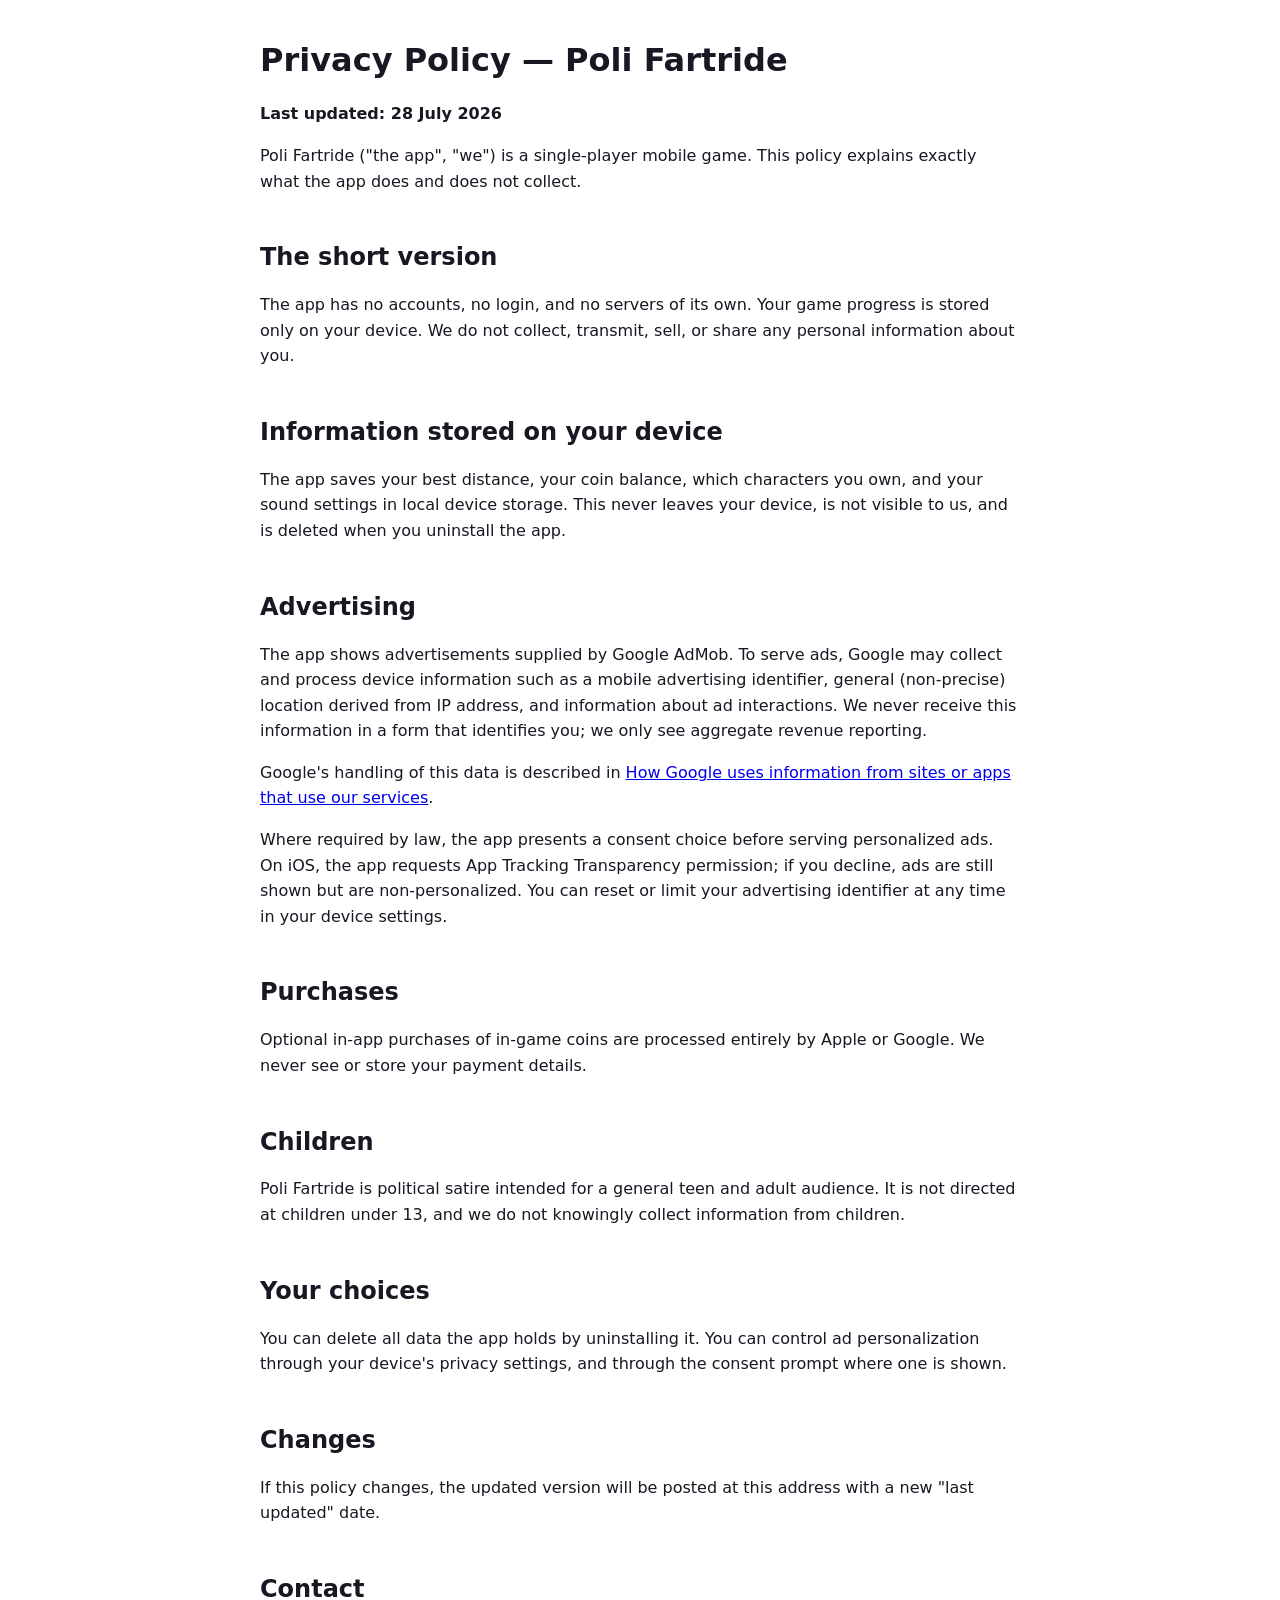
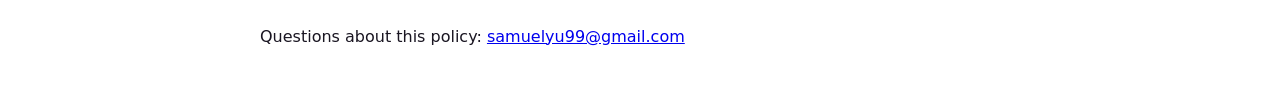
==== polifartride/privacy.html @ e3ce4f30 "Studio site: privacy + support pages for Poli Fartride, reusable per-game structure" ====
<!doctype html>
<html lang="en"><head><meta charset="utf-8">
<meta name="viewport" content="width=device-width,initial-scale=1">
<title>Poli Fartride — Privacy Policy</title>
<style>body{font:16px/1.6 system-ui,-apple-system,Segoe UI,sans-serif;max-width:760px;margin:40px auto;padding:0 20px;color:#1a1622}h1,h2{line-height:1.25}h2{margin-top:2em}code{background:#f2f2f5;padding:2px 5px;border-radius:4px}</style>
</head><body>
<h1>Privacy Policy — Poli Fartride</h1>
<p><strong>Last updated: 28 July 2026</strong></p>

<p>Poli Fartride ("the app", "we") is a single-player mobile game. This policy
explains exactly what the app does and does not collect.</p>

<h2>The short version</h2>
<p>The app has no accounts, no login, and no servers of its own. Your game
progress is stored only on your device. We do not collect, transmit, sell, or
share any personal information about you.</p>

<h2>Information stored on your device</h2>
<p>The app saves your best distance, your coin balance, which characters you
own, and your sound settings in local device storage. This never leaves your
device, is not visible to us, and is deleted when you uninstall the app.</p>

<h2>Advertising</h2>
<p>The app shows advertisements supplied by Google AdMob. To serve ads, Google
may collect and process device information such as a mobile advertising
identifier, general (non-precise) location derived from IP address, and
information about ad interactions. We never receive this information in a form
that identifies you; we only see aggregate revenue reporting.</p>
<p>Google's handling of this data is described in
<a href="https://policies.google.com/technologies/partner-sites">How Google uses
information from sites or apps that use our services</a>.</p>
<p>Where required by law, the app presents a consent choice before serving
personalized ads. On iOS, the app requests App Tracking Transparency permission;
if you decline, ads are still shown but are non-personalized. You can reset or
limit your advertising identifier at any time in your device settings.</p>

<h2>Purchases</h2>
<p>Optional in-app purchases of in-game coins are processed entirely by Apple or
Google. We never see or store your payment details.</p>

<h2>Children</h2>
<p>Poli Fartride is political satire intended for a general teen and adult
audience. It is not directed at children under 13, and we do not knowingly
collect information from children.</p>

<h2>Your choices</h2>
<p>You can delete all data the app holds by uninstalling it. You can control ad
personalization through your device's privacy settings, and through the consent
prompt where one is shown.</p>

<h2>Changes</h2>
<p>If this policy changes, the updated version will be posted at this address
with a new "last updated" date.</p>

<h2>Contact</h2>
<p>Questions about this policy: <a href="mailto:samuelyu99@gmail.com">samuelyu99@gmail.com</a></p>
</body></html>
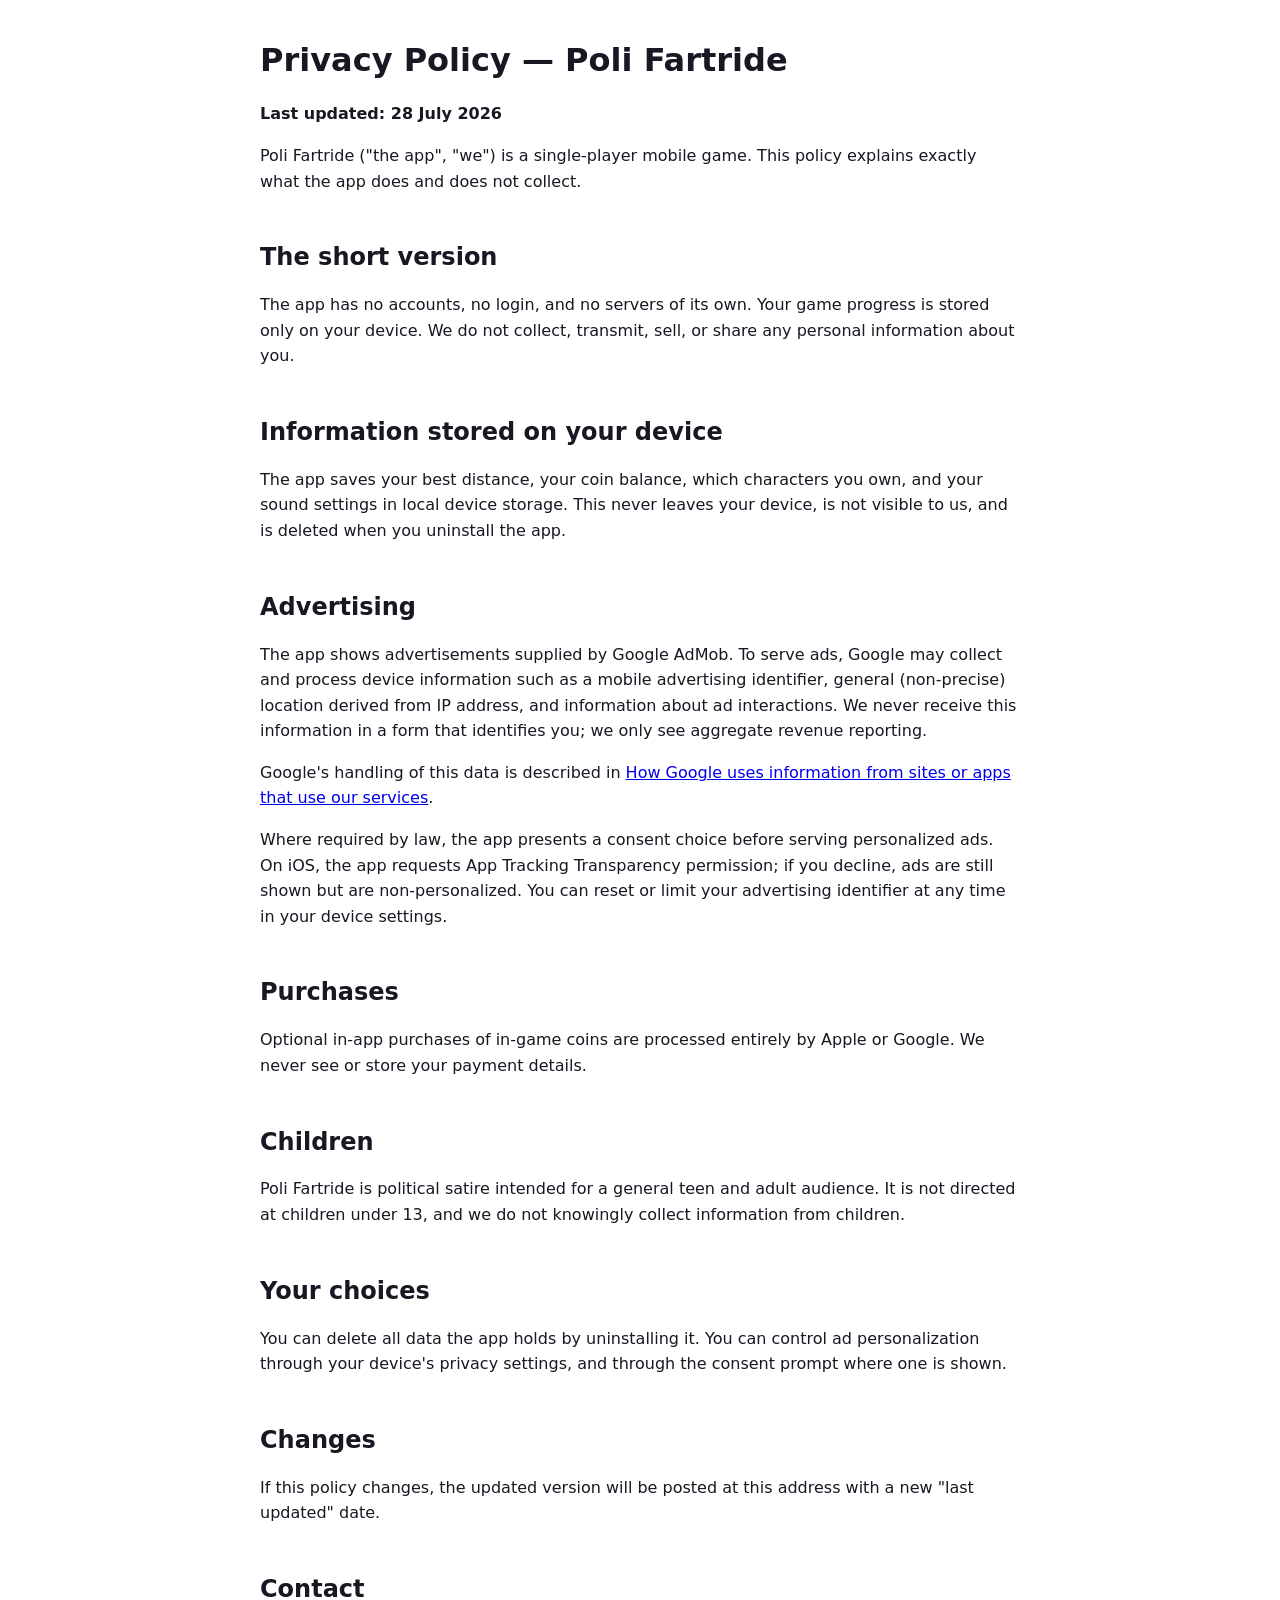
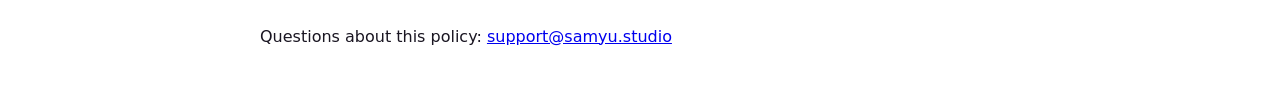
==== commit 44ff4ff8: "Use support@samyu.studio as the public contact" ====
--- a/polifartride/privacy.html
+++ b/polifartride/privacy.html
@@ -53,5 +53,5 @@
 with a new "last updated" date.</p>
 
 <h2>Contact</h2>
-<p>Questions about this policy: <a href="mailto:samuelyu99@gmail.com">samuelyu99@gmail.com</a></p>
+<p>Questions about this policy: <a href="mailto:support@samyu.studio">support@samyu.studio</a></p>
 </body></html>
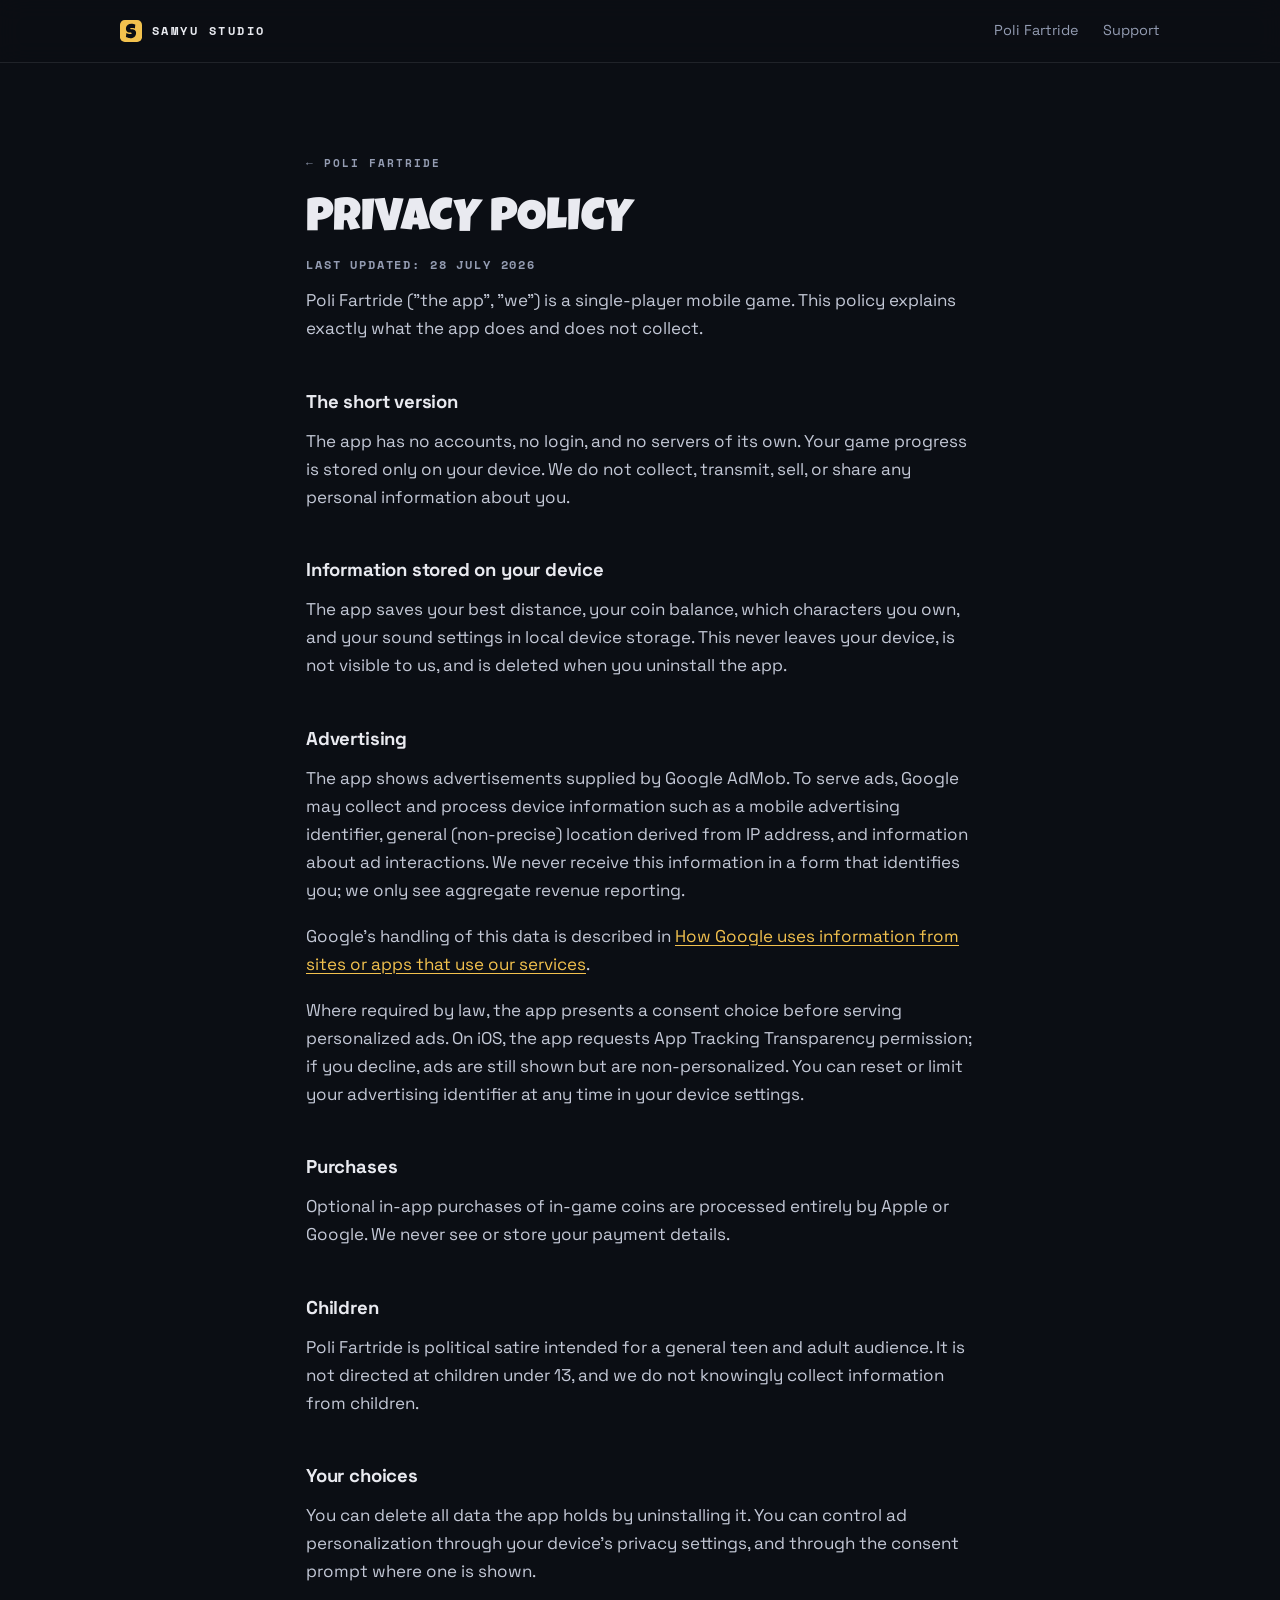
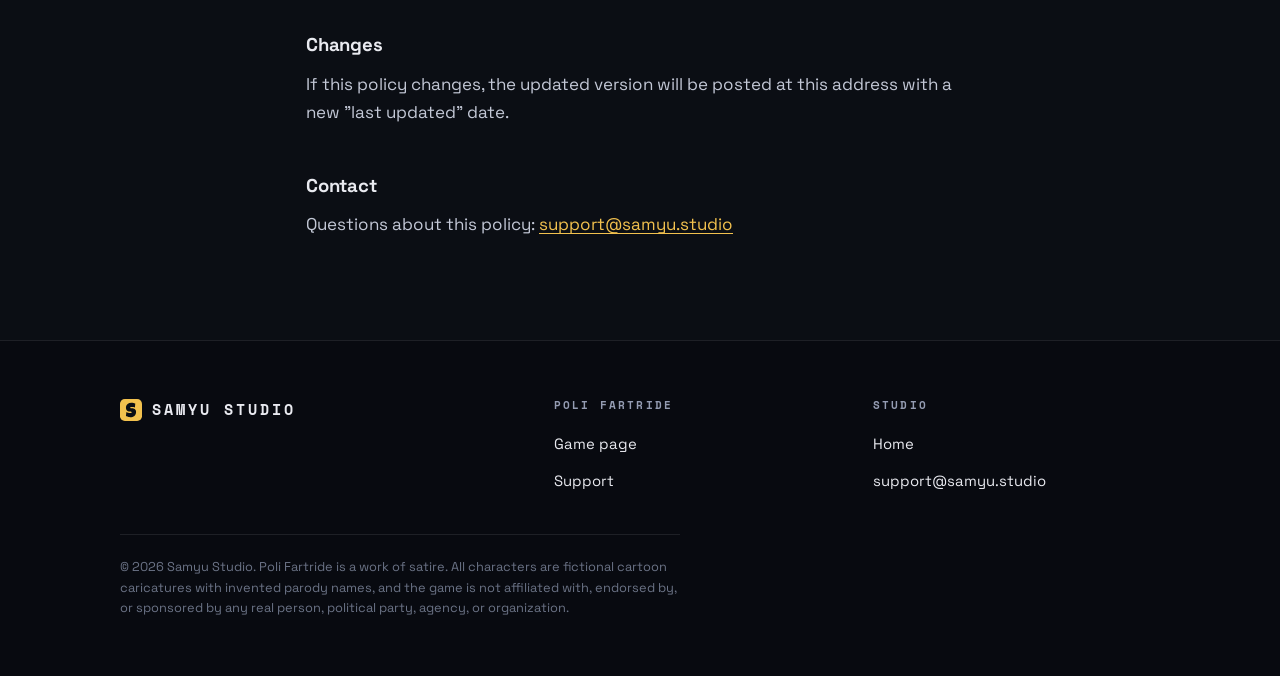
==== commit b430869f: "Rebuild samyu.studio as a game studio site Replaces the twenty-line stub with a real studio site, wi" ====
--- a/polifartride/privacy.html
+++ b/polifartride/privacy.html
@@ -1,57 +1,132 @@
-<!doctype html>
-<html lang="en"><head><meta charset="utf-8">
-<meta name="viewport" content="width=device-width,initial-scale=1">
-<title>Poli Fartride — Privacy Policy</title>
-<style>body{font:16px/1.6 system-ui,-apple-system,Segoe UI,sans-serif;max-width:760px;margin:40px auto;padding:0 20px;color:#1a1622}h1,h2{line-height:1.25}h2{margin-top:2em}code{background:#f2f2f5;padding:2px 5px;border-radius:4px}</style>
-</head><body>
-<h1>Privacy Policy — Poli Fartride</h1>
-<p><strong>Last updated: 28 July 2026</strong></p>
-
-<p>Poli Fartride ("the app", "we") is a single-player mobile game. This policy
-explains exactly what the app does and does not collect.</p>
-
-<h2>The short version</h2>
-<p>The app has no accounts, no login, and no servers of its own. Your game
-progress is stored only on your device. We do not collect, transmit, sell, or
-share any personal information about you.</p>
-
-<h2>Information stored on your device</h2>
-<p>The app saves your best distance, your coin balance, which characters you
-own, and your sound settings in local device storage. This never leaves your
-device, is not visible to us, and is deleted when you uninstall the app.</p>
-
-<h2>Advertising</h2>
-<p>The app shows advertisements supplied by Google AdMob. To serve ads, Google
-may collect and process device information such as a mobile advertising
-identifier, general (non-precise) location derived from IP address, and
-information about ad interactions. We never receive this information in a form
-that identifies you; we only see aggregate revenue reporting.</p>
-<p>Google's handling of this data is described in
-<a href="https://policies.google.com/technologies/partner-sites">How Google uses
-information from sites or apps that use our services</a>.</p>
-<p>Where required by law, the app presents a consent choice before serving
-personalized ads. On iOS, the app requests App Tracking Transparency permission;
-if you decline, ads are still shown but are non-personalized. You can reset or
-limit your advertising identifier at any time in your device settings.</p>
-
-<h2>Purchases</h2>
-<p>Optional in-app purchases of in-game coins are processed entirely by Apple or
-Google. We never see or store your payment details.</p>
-
-<h2>Children</h2>
-<p>Poli Fartride is political satire intended for a general teen and adult
-audience. It is not directed at children under 13, and we do not knowingly
-collect information from children.</p>
-
-<h2>Your choices</h2>
-<p>You can delete all data the app holds by uninstalling it. You can control ad
-personalization through your device's privacy settings, and through the consent
-prompt where one is shown.</p>
-
-<h2>Changes</h2>
-<p>If this policy changes, the updated version will be posted at this address
-with a new "last updated" date.</p>
-
-<h2>Contact</h2>
-<p>Questions about this policy: <a href="mailto:support@samyu.studio">support@samyu.studio</a></p>
-</body></html>
+<!doctype html>
+<html lang="en">
+  <head>
+    <meta charset="utf-8" />
+    <meta name="viewport" content="width=device-width, initial-scale=1" />
+    <title>Poli Fartride — Privacy Policy</title>
+    <meta name="description" content="What Poli Fartride does and does not collect. No accounts, no servers, progress stored on your device only." />
+    <link rel="canonical" href="https://samyu.studio/polifartride/privacy.html" />
+    <meta name="theme-color" content="#0b0e14" />
+    <link rel="icon" href="/assets/img/favicon.svg" type="image/svg+xml" />
+    <link rel="stylesheet" href="/assets/css/site.css" />
+  </head>
+  <body>
+    <header class="nav">
+      <div class="shell nav-in">
+        <a class="wordmark" href="/">
+          <img class="mark" src="/assets/img/favicon.svg" width="22" height="22" alt="" />
+          Samyu Studio
+        </a>
+        <nav class="nav-links" aria-label="Primary">
+          <a href="/polifartride/">Poli Fartride</a>
+          <a href="support.html">Support</a>
+        </nav>
+      </div>
+    </header>
+
+    <main class="shell prose">
+      <a class="crumb" href="/polifartride/">← Poli Fartride</a>
+      <h1>Privacy Policy</h1>
+      <p class="updated">Last updated: 28 July 2026</p>
+
+      <p>
+        Poli Fartride ("the app", "we") is a single-player mobile game. This policy explains
+        exactly what the app does and does not collect.
+      </p>
+
+      <h2>The short version</h2>
+      <p>
+        The app has no accounts, no login, and no servers of its own. Your game progress is stored
+        only on your device. We do not collect, transmit, sell, or share any personal information
+        about you.
+      </p>
+
+      <h2>Information stored on your device</h2>
+      <p>
+        The app saves your best distance, your coin balance, which characters you own, and your
+        sound settings in local device storage. This never leaves your device, is not visible to
+        us, and is deleted when you uninstall the app.
+      </p>
+
+      <h2>Advertising</h2>
+      <p>
+        The app shows advertisements supplied by Google AdMob. To serve ads, Google may collect and
+        process device information such as a mobile advertising identifier, general (non-precise)
+        location derived from IP address, and information about ad interactions. We never receive
+        this information in a form that identifies you; we only see aggregate revenue reporting.
+      </p>
+      <p>
+        Google's handling of this data is described in
+        <a href="https://policies.google.com/technologies/partner-sites">How Google uses information from sites or apps that use our services</a>.
+      </p>
+      <p>
+        Where required by law, the app presents a consent choice before serving personalized ads.
+        On iOS, the app requests App Tracking Transparency permission; if you decline, ads are
+        still shown but are non-personalized. You can reset or limit your advertising identifier at
+        any time in your device settings.
+      </p>
+
+      <h2>Purchases</h2>
+      <p>
+        Optional in-app purchases of in-game coins are processed entirely by Apple or Google. We
+        never see or store your payment details.
+      </p>
+
+      <h2>Children</h2>
+      <p>
+        Poli Fartride is political satire intended for a general teen and adult audience. It is not
+        directed at children under 13, and we do not knowingly collect information from children.
+      </p>
+
+      <h2>Your choices</h2>
+      <p>
+        You can delete all data the app holds by uninstalling it. You can control ad personalization
+        through your device's privacy settings, and through the consent prompt where one is shown.
+      </p>
+
+      <h2>Changes</h2>
+      <p>
+        If this policy changes, the updated version will be posted at this address with a new "last
+        updated" date.
+      </p>
+
+      <h2>Contact</h2>
+      <p>
+        Questions about this policy:
+        <a href="mailto:support@samyu.studio">support@samyu.studio</a>
+      </p>
+    </main>
+
+    <footer class="foot">
+      <div class="shell">
+        <div class="foot-grid">
+          <div class="foot-brand">
+            <a class="wordmark" href="/">
+              <img class="mark" src="/assets/img/favicon.svg" width="22" height="22" alt="" />
+              Samyu Studio
+            </a>
+          </div>
+          <div>
+            <h4>Poli Fartride</h4>
+            <ul>
+              <li><a href="/polifartride/">Game page</a></li>
+              <li><a href="support.html">Support</a></li>
+            </ul>
+          </div>
+          <div>
+            <h4>Studio</h4>
+            <ul>
+              <li><a href="/">Home</a></li>
+              <li><a href="mailto:support@samyu.studio">support@samyu.studio</a></li>
+            </ul>
+          </div>
+        </div>
+        <p class="fineprint">
+          © 2026 Samyu Studio. Poli Fartride is a work of satire. All characters are fictional
+          cartoon caricatures with invented parody names, and the game is not affiliated with,
+          endorsed by, or sponsored by any real person, political party, agency, or organization.
+        </p>
+      </div>
+    </footer>
+  </body>
+</html>
--- a/assets/css/site.css
+++ b/assets/css/site.css
@@ -0,0 +1,430 @@
+/* =========================================================================
+   samyu.studio — shared design system
+
+   One stylesheet for the whole domain: the studio pages, the per-game pages,
+   and the privacy/support pages the app stores link to. The legal pages are
+   part of the brand here rather than an afterthought, because they are the
+   pages Apple, Google and actual players are most likely to open first.
+
+   Fonts are self-hosted (three files, 66 KB total). Luckiest Guy is the
+   typeface the game itself renders in, so the site and the product speak in
+   the same voice.
+   ========================================================================= */
+
+/* ---------------------------------------------------------------- fonts -- */
+@font-face {
+  font-family: 'Luckiest Guy';
+  src: url('../fonts/luckiest-guy.woff2') format('woff2');
+  font-weight: 400;
+  font-display: swap;
+}
+@font-face {
+  font-family: 'Space Grotesk';
+  src: url('../fonts/space-grotesk.woff2') format('woff2');
+  font-weight: 300 700; /* variable: one file covers the range */
+  font-display: swap;
+}
+@font-face {
+  font-family: 'Space Mono';
+  src: url('../fonts/space-mono-700.woff2') format('woff2');
+  font-weight: 700;
+  font-display: swap;
+}
+
+/* ---------------------------------------------------------------- tokens -- */
+:root {
+  --ink: #0b0e14;
+  --ink-2: #111725;
+  --ink-3: #1a2133;
+  --line: rgba(255, 255, 255, 0.09);
+  --line-2: rgba(255, 255, 255, 0.16);
+  --text: #e9eaf0;
+  --muted: #949cb2;
+  --gold: #f2c14e;
+  --gold-hot: #ffd873;
+  --red: #d63b31;
+  --sky: #11a6fd;
+
+  --display: 'Luckiest Guy', 'Arial Black', system-ui, sans-serif;
+  --sans: 'Space Grotesk', system-ui, -apple-system, 'Segoe UI', sans-serif;
+  --mono: 'Space Mono', ui-monospace, 'SFMono-Regular', Menlo, monospace;
+
+  --shell: 1120px;
+  --pad: clamp(20px, 5vw, 40px);
+  --radius: 18px;
+}
+
+/* ----------------------------------------------------------------- base -- */
+*,
+*::before,
+*::after {
+  box-sizing: border-box;
+}
+html {
+  -webkit-text-size-adjust: 100%;
+  scroll-behavior: smooth;
+}
+@media (prefers-reduced-motion: reduce) {
+  html {
+    scroll-behavior: auto;
+  }
+}
+body {
+  margin: 0;
+  background: var(--ink);
+  color: var(--text);
+  font-family: var(--sans);
+  font-size: 17px;
+  line-height: 1.65;
+  -webkit-font-smoothing: antialiased;
+  overflow-x: hidden;
+}
+img {
+  max-width: 100%;
+  height: auto;
+  display: block;
+}
+a {
+  color: var(--gold);
+  text-decoration-thickness: 1px;
+  text-underline-offset: 3px;
+}
+a:hover {
+  color: var(--gold-hot);
+}
+:focus-visible {
+  outline: 2px solid var(--gold);
+  outline-offset: 3px;
+  border-radius: 4px;
+}
+
+.shell {
+  width: 100%;
+  max-width: var(--shell);
+  margin-inline: auto;
+  padding-inline: var(--pad);
+}
+.skip {
+  position: absolute;
+  left: -9999px;
+}
+.skip:focus {
+  left: 12px;
+  top: 12px;
+  z-index: 99;
+  background: var(--gold);
+  color: #000;
+  padding: 10px 16px;
+  border-radius: 8px;
+  font-weight: 700;
+}
+
+/* --------------------------------------------------------------- type ---- */
+.display {
+  font-family: var(--display);
+  font-weight: 400;
+  line-height: 0.92;
+  letter-spacing: 0.01em;
+  text-transform: uppercase;
+  margin: 0;
+}
+h1.display {
+  font-size: clamp(2.9rem, 10vw, 6.1rem);
+}
+h2.display {
+  font-size: clamp(2rem, 5.6vw, 3.4rem);
+}
+h3 {
+  font-size: 1.18rem;
+  line-height: 1.3;
+  margin: 0 0 8px;
+  letter-spacing: -0.01em;
+}
+.lede {
+  font-size: clamp(1.03rem, 1.6vw, 1.2rem);
+  color: var(--muted);
+  max-width: 54ch;
+  margin: 0;
+}
+.label {
+  font-family: var(--mono);
+  font-size: 0.7rem;
+  letter-spacing: 0.22em;
+  text-transform: uppercase;
+  color: var(--gold);
+  margin: 0 0 18px;
+  display: flex;
+  align-items: center;
+  gap: 12px;
+}
+.label::after {
+  content: '';
+  flex: 1;
+  height: 1px;
+  background: var(--line);
+  max-width: 160px;
+}
+.gold {
+  color: var(--gold);
+}
+
+/* -------------------------------------------------------------- buttons -- */
+.btn {
+  display: inline-flex;
+  align-items: center;
+  gap: 10px;
+  padding: 14px 26px;
+  border-radius: 999px;
+  font-weight: 600;
+  font-size: 0.98rem;
+  text-decoration: none;
+  border: 1px solid transparent;
+  transition: transform 0.15s ease, background 0.15s ease, border-color 0.15s ease;
+}
+.btn-primary {
+  background: var(--gold);
+  color: #10131b;
+}
+.btn-primary:hover {
+  background: var(--gold-hot);
+  color: #10131b;
+  transform: translateY(-2px);
+}
+.btn-ghost {
+  border-color: var(--line-2);
+  color: var(--text);
+}
+.btn-ghost:hover {
+  border-color: var(--gold);
+  color: var(--gold);
+  transform: translateY(-2px);
+}
+@media (prefers-reduced-motion: reduce) {
+  .btn:hover {
+    transform: none;
+  }
+}
+
+.pill {
+  display: inline-flex;
+  align-items: center;
+  gap: 8px;
+  font-family: var(--mono);
+  font-size: 0.68rem;
+  letter-spacing: 0.16em;
+  text-transform: uppercase;
+  padding: 7px 14px;
+  border-radius: 999px;
+  border: 1px solid var(--line-2);
+  color: var(--muted);
+}
+.pill .dot {
+  width: 7px;
+  height: 7px;
+  border-radius: 50%;
+  background: var(--gold);
+}
+
+/* ------------------------------------------------------------------ nav -- */
+.nav {
+  position: sticky;
+  top: 0;
+  z-index: 20;
+  background: rgba(11, 14, 20, 0.82);
+  backdrop-filter: blur(12px);
+  border-bottom: 1px solid var(--line);
+}
+.nav-in {
+  display: flex;
+  align-items: center;
+  justify-content: space-between;
+  gap: 16px;
+  height: 62px;
+}
+.wordmark {
+  display: inline-flex;
+  align-items: center;
+  gap: 10px;
+  font-family: var(--mono);
+  font-size: 0.78rem;
+  letter-spacing: 0.2em;
+  text-transform: uppercase;
+  color: var(--text);
+  text-decoration: none;
+}
+.wordmark:hover {
+  color: var(--gold);
+}
+.mark {
+  width: 22px;
+  height: 22px;
+  flex: none;
+}
+.nav-links {
+  display: flex;
+  gap: 24px;
+  font-size: 0.9rem;
+}
+.nav-links a {
+  color: var(--muted);
+  text-decoration: none;
+}
+.nav-links a:hover {
+  color: var(--text);
+}
+@media (max-width: 560px) {
+  .nav-links {
+    gap: 16px;
+    font-size: 0.84rem;
+  }
+  .nav-links .hide-sm {
+    display: none;
+  }
+}
+
+/* -------------------------------------------------------------- sections -- */
+section {
+  padding-block: clamp(64px, 9vw, 116px);
+  position: relative;
+}
+.rule {
+  border: 0;
+  border-top: 1px solid var(--line);
+  margin: 0;
+}
+
+/* ---------------------------------------------------------------- cards -- */
+.card {
+  background: linear-gradient(180deg, var(--ink-2), var(--ink));
+  border: 1px solid var(--line);
+  border-radius: var(--radius);
+  padding: 28px;
+}
+.card p {
+  color: var(--muted);
+  margin: 0;
+  font-size: 0.97rem;
+}
+.grid-3 {
+  display: grid;
+  gap: 16px;
+  grid-template-columns: repeat(auto-fit, minmax(258px, 1fr));
+}
+.num {
+  font-family: var(--display);
+  font-size: 1.5rem;
+  color: var(--gold);
+  line-height: 1;
+  display: block;
+  margin-bottom: 14px;
+  opacity: 0.85;
+}
+
+/* --------------------------------------------------------------- footer -- */
+.foot {
+  border-top: 1px solid var(--line);
+  padding-block: 56px 44px;
+  background: #080a10;
+}
+.foot-grid {
+  display: grid;
+  gap: 32px;
+  grid-template-columns: 1.4fr 1fr 1fr;
+}
+@media (max-width: 700px) {
+  .foot-grid {
+    grid-template-columns: 1fr 1fr;
+  }
+  .foot-brand {
+    grid-column: 1 / -1;
+  }
+}
+.foot h4 {
+  font-family: var(--mono);
+  font-size: 0.68rem;
+  letter-spacing: 0.2em;
+  text-transform: uppercase;
+  color: var(--muted);
+  margin: 0 0 14px;
+  font-weight: 700;
+}
+.foot ul {
+  list-style: none;
+  margin: 0;
+  padding: 0;
+  display: grid;
+  gap: 9px;
+}
+.foot a {
+  color: var(--text);
+  text-decoration: none;
+  font-size: 0.93rem;
+}
+.foot a:hover {
+  color: var(--gold);
+  text-decoration: underline;
+}
+.fineprint {
+  margin-top: 40px;
+  padding-top: 22px;
+  border-top: 1px solid var(--line);
+  color: #6b7386;
+  font-size: 0.8rem;
+  line-height: 1.6;
+  max-width: 70ch;
+}
+
+/* ============================ legal + support pages ====================== */
+/* Same shell as the rest of the site, tuned for long-form reading. The words
+   inside are unchanged from what the store listings were reviewed against. */
+.prose {
+  max-width: 68ch;
+  padding-block: clamp(48px, 7vw, 84px);
+}
+.prose h1 {
+  font-family: var(--display);
+  font-weight: 400;
+  text-transform: uppercase;
+  font-size: clamp(1.9rem, 5vw, 2.9rem);
+  line-height: 1;
+  margin: 0 0 10px;
+}
+.prose h2 {
+  font-size: 1.16rem;
+  margin: 2.4em 0 0.5em;
+  letter-spacing: -0.01em;
+}
+.prose p {
+  color: #c3c8d6;
+  margin: 0 0 1.05em;
+}
+.prose strong {
+  color: var(--text);
+}
+.prose .updated {
+  font-family: var(--mono);
+  font-size: 0.72rem;
+  letter-spacing: 0.16em;
+  text-transform: uppercase;
+  color: var(--muted);
+}
+.prose code {
+  background: var(--ink-3);
+  padding: 2px 6px;
+  border-radius: 5px;
+  font-family: var(--mono);
+  font-size: 0.85em;
+}
+.crumb {
+  font-family: var(--mono);
+  font-size: 0.7rem;
+  letter-spacing: 0.18em;
+  text-transform: uppercase;
+  color: var(--muted);
+  text-decoration: none;
+  display: inline-block;
+  margin-bottom: 26px;
+}
+.crumb:hover {
+  color: var(--gold);
+}
